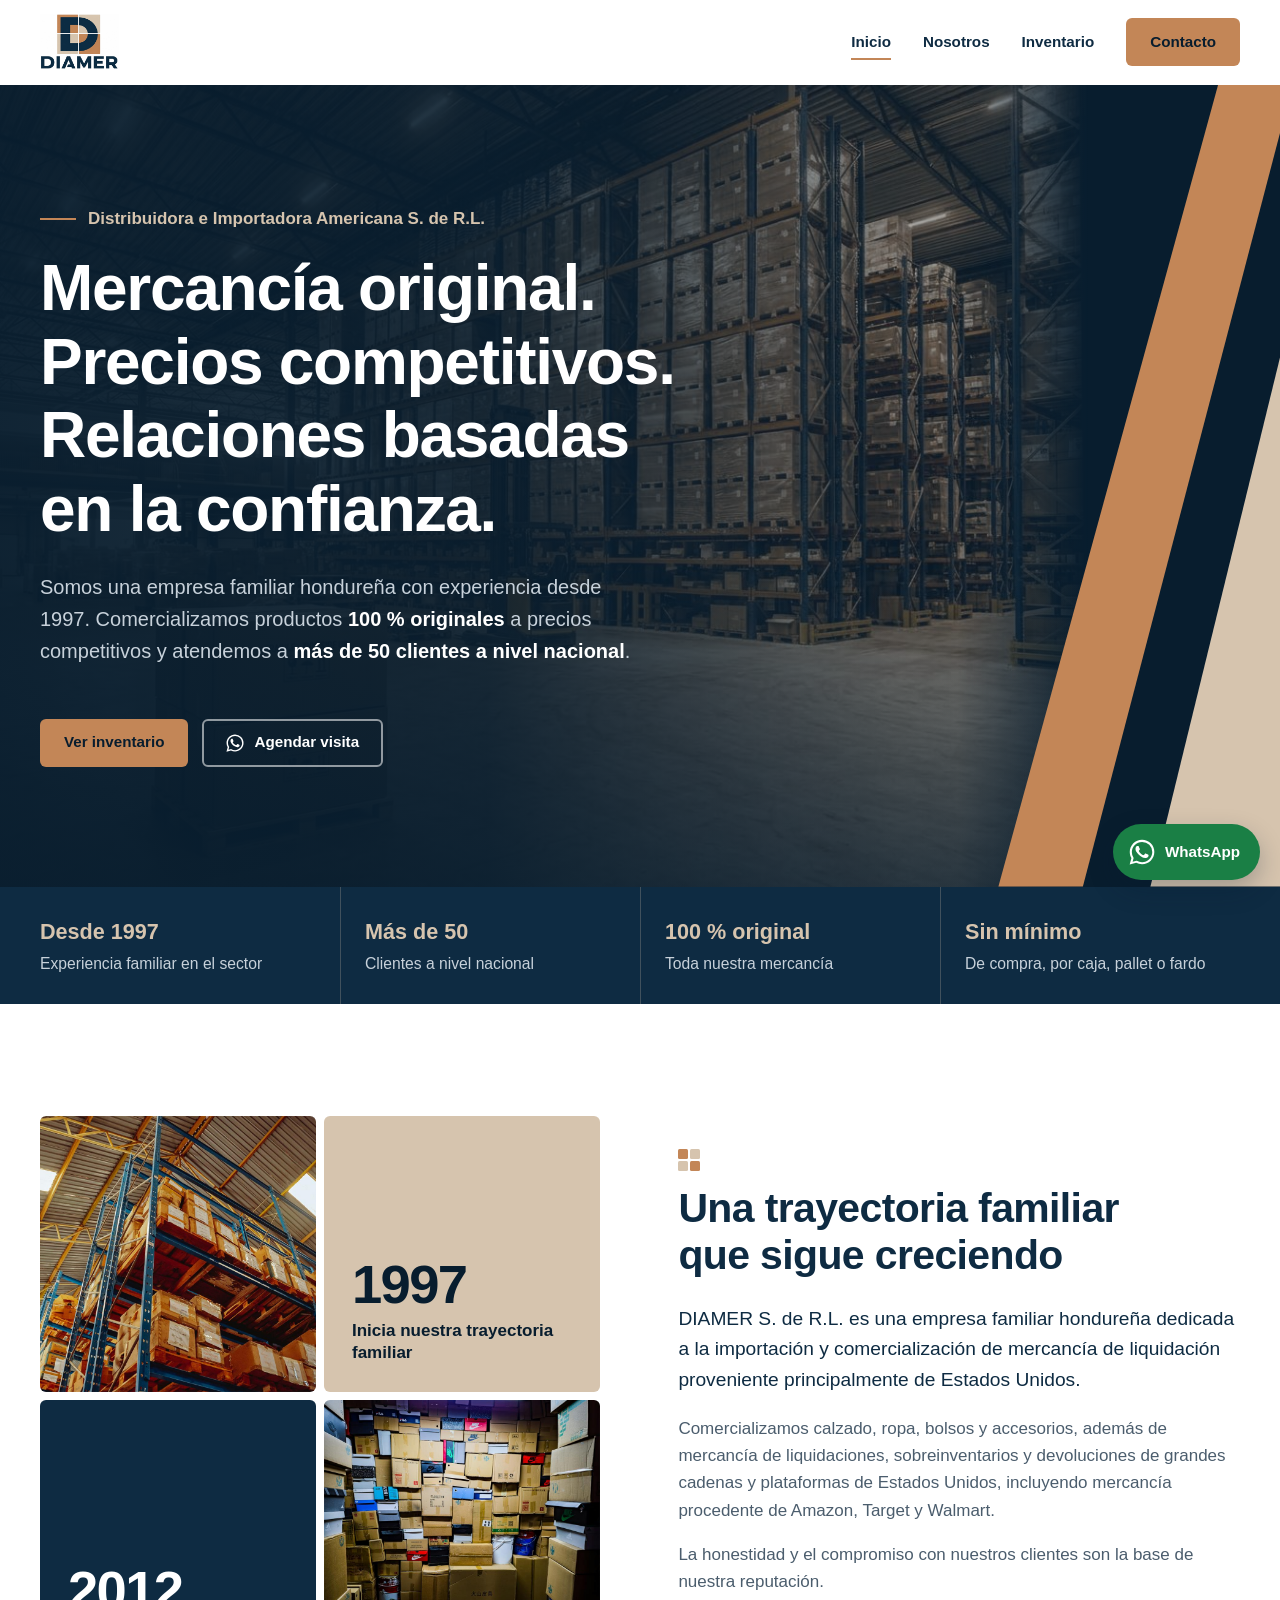
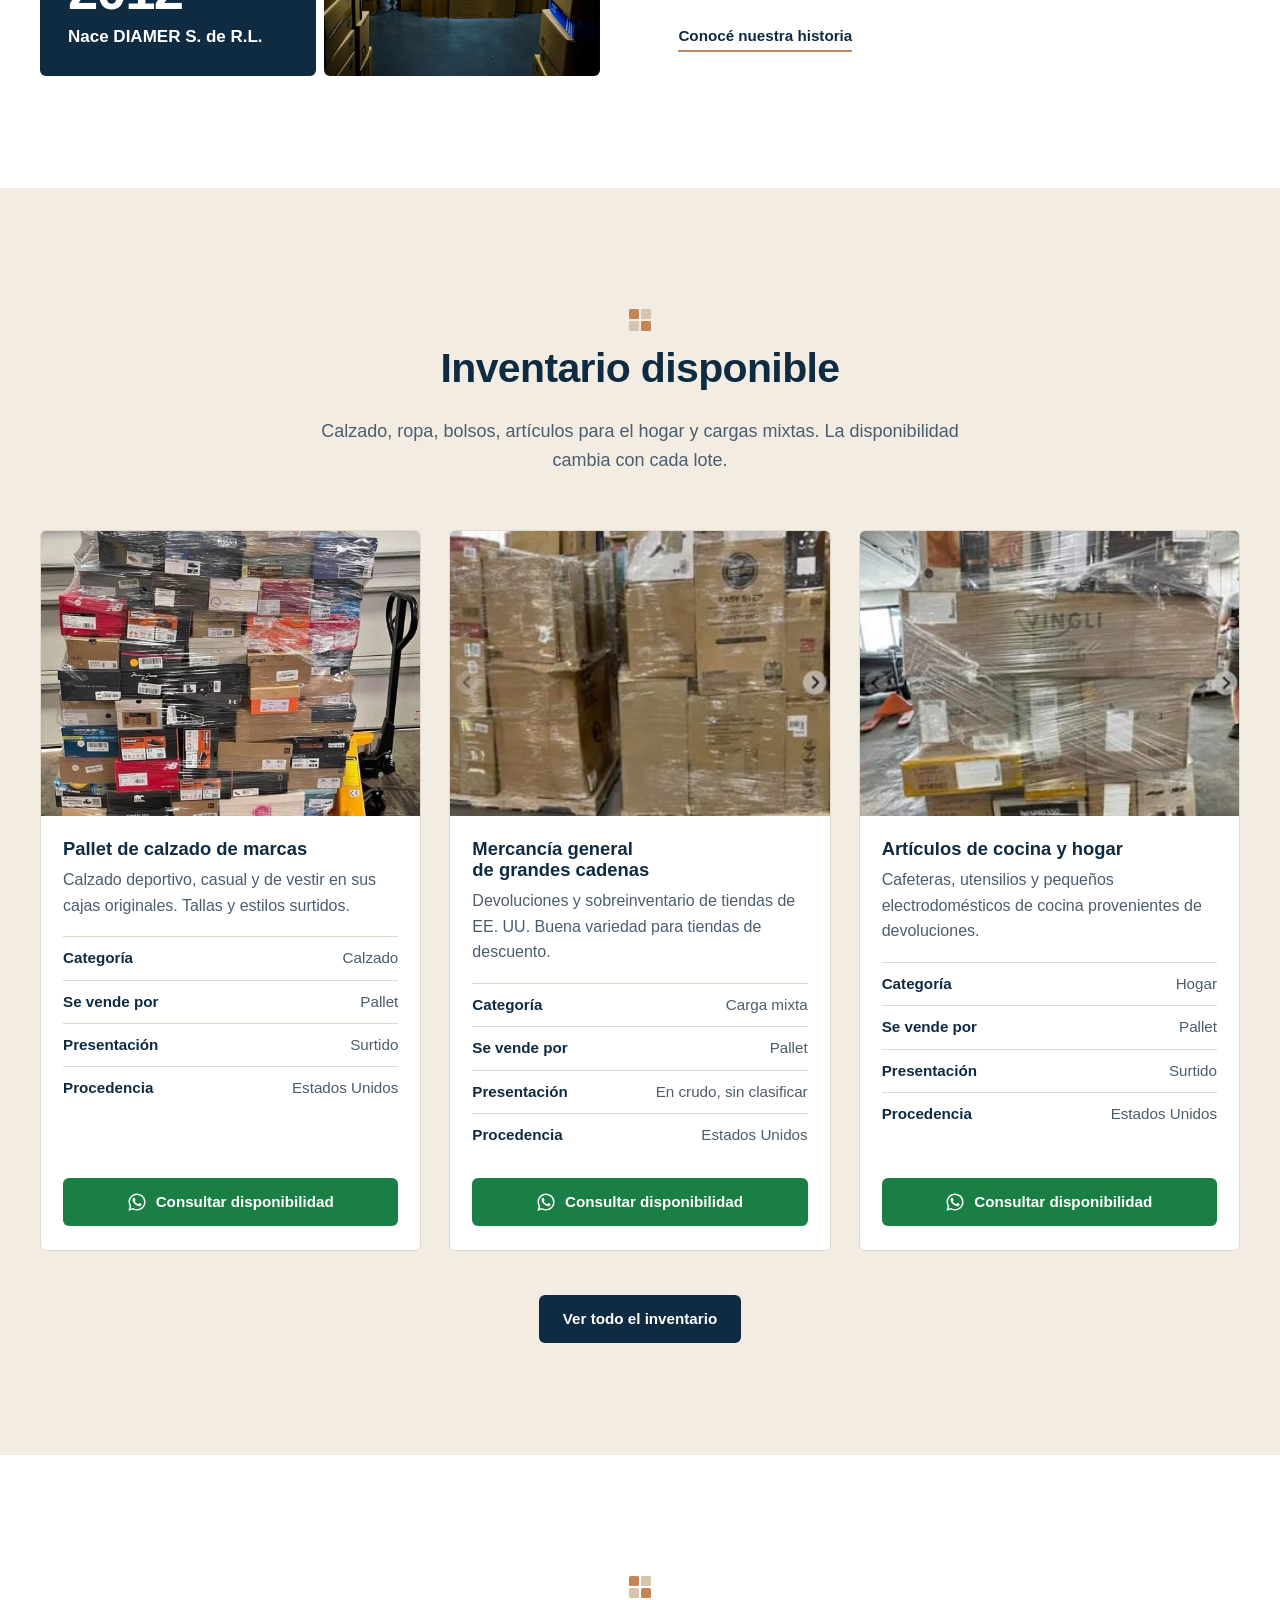
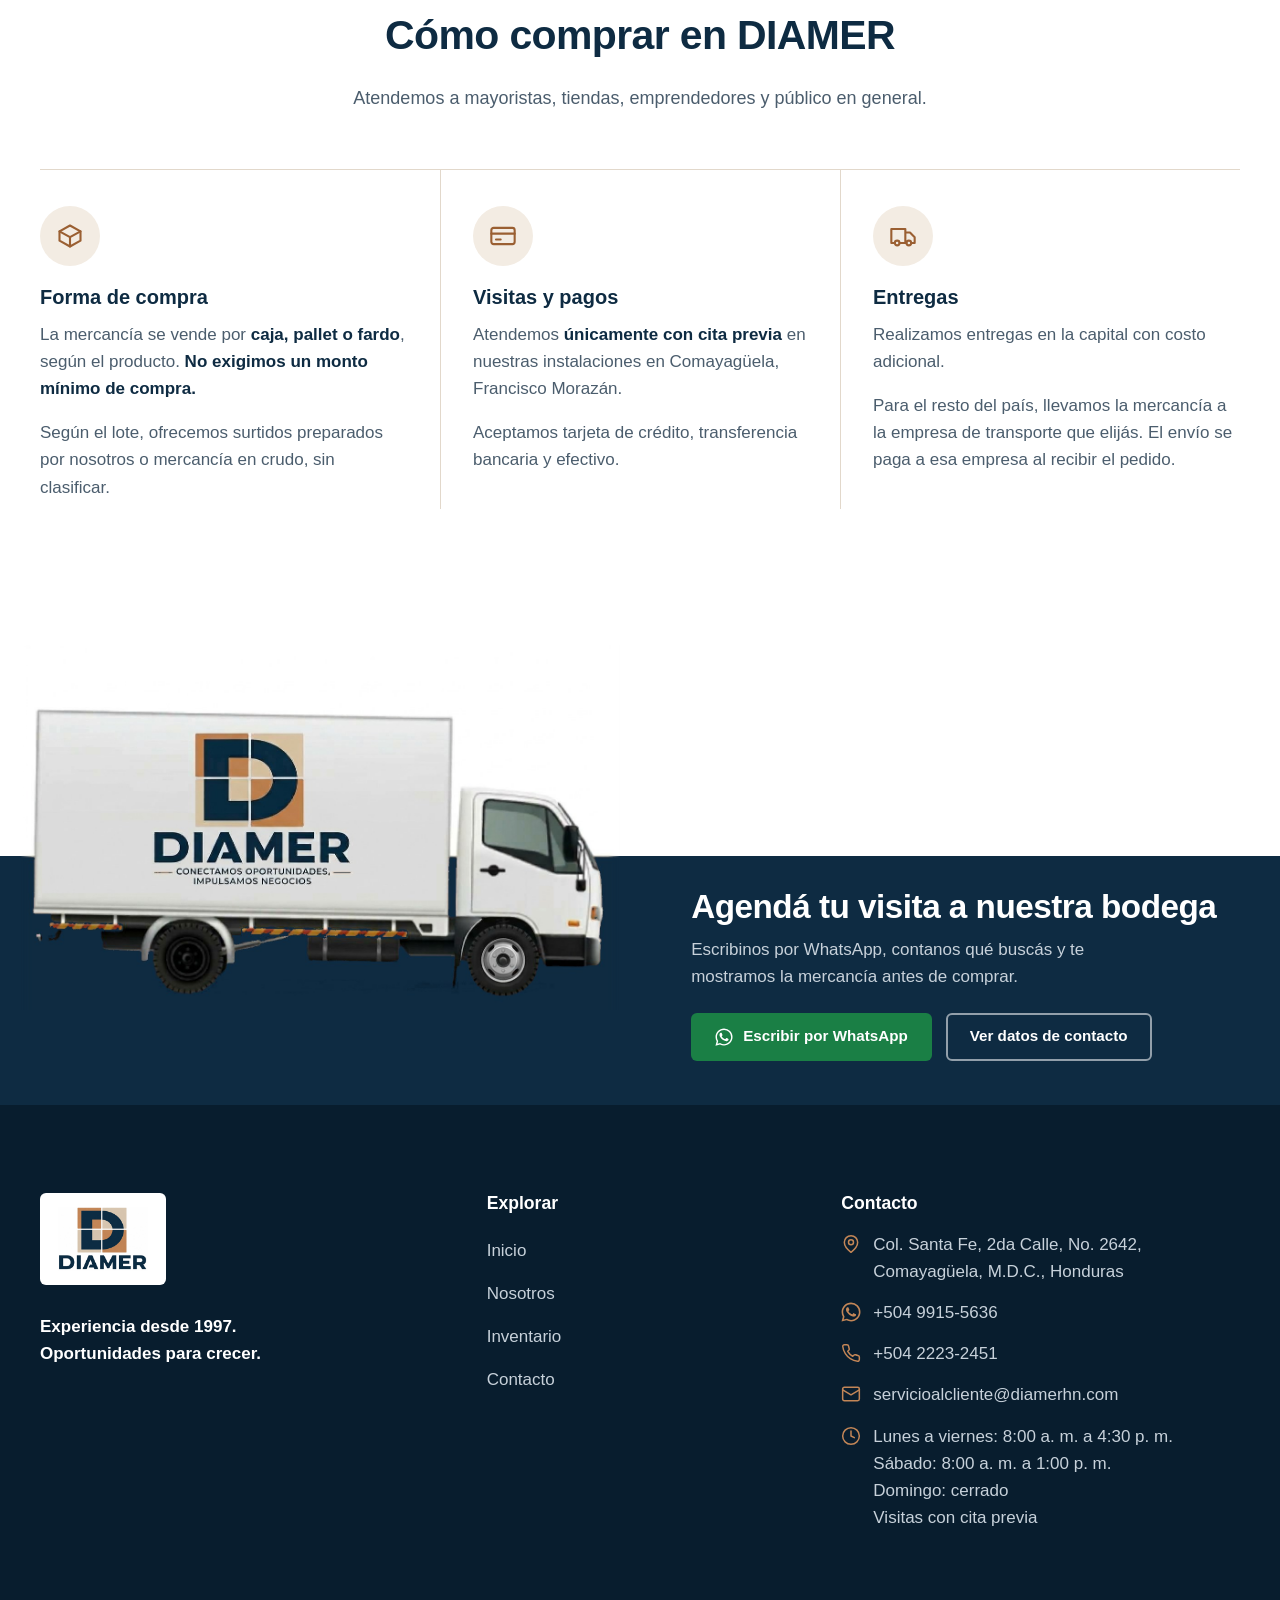
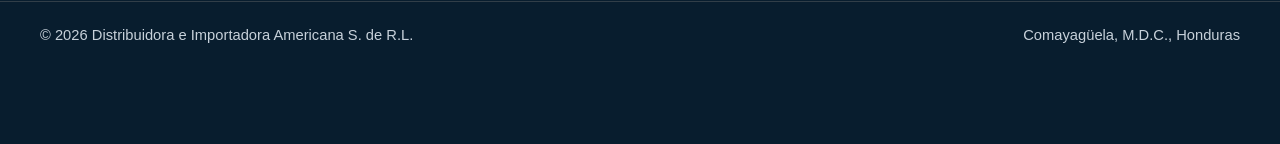
==== index.html @ b5cd0139 "Add files via upload" ====
<!doctype html>
<html lang="es-HN">
<head>
  <meta charset="utf-8">
  <meta name="viewport" content="width=device-width, initial-scale=1">
  <meta http-equiv="Content-Security-Policy" content="default-src 'self'; script-src 'self'; style-src 'self' https://fonts.googleapis.com; font-src https://fonts.gstatic.com; img-src 'self' data:; connect-src https://formspree.io; frame-src https://maps.google.com https://www.google.com; form-action https://formspree.io; base-uri 'self'; object-src 'none'; upgrade-insecure-requests">
  <meta name="referrer" content="strict-origin-when-cross-origin">
  <title>DIAMER S. de R.L. | Mercancía de liquidación de Estados Unidos en Honduras</title>
  <meta name="description" content="Distribuidora e Importadora Americana S. de R.L. Empresa familiar hondureña desde 1997. Calzado, ropa, bolsos y mercancía de liquidación 100 % original. Comayagüela, M.D.C.">
  <link rel="canonical" href="https://diamerhn.com/">
  <meta property="og:type" content="website">
  <meta property="og:locale" content="es_HN">
  <meta property="og:url" content="https://diamerhn.com/">
  <meta property="og:title" content="DIAMER S. de R.L.">
  <meta property="og:description" content="Mercancía original. Precios competitivos. Relaciones basadas en la confianza.">
  <meta property="og:image" content="https://diamerhn.com/assets/img/hero-bodega.jpg">
  <meta name="theme-color" content="#0e2b42">
  <link rel="icon" type="image/png" href="assets/img/favicon.png">
  <link rel="apple-touch-icon" href="assets/img/favicon.png">
  <link rel="preconnect" href="https://fonts.googleapis.com">
  <link rel="preconnect" href="https://fonts.gstatic.com" crossorigin>
  <link href="https://fonts.googleapis.com/css2?family=Montserrat:wght@600;700;800&family=Source+Sans+3:wght@400;600;700&display=swap" rel="stylesheet">
  <link rel="stylesheet" href="assets/css/styles.css">
</head>
<body>
  <!-- Iconos -->
  <svg class="icon-sprite" width="0" height="0" aria-hidden="true" focusable="false">
    <symbol id="i-whatsapp" viewBox="0 0 24 24" fill="currentColor"><path d="M17.47 14.38c-.3-.15-1.76-.87-2.03-.97-.27-.1-.47-.15-.67.15-.2.3-.77.97-.94 1.17-.17.2-.35.22-.65.07-.3-.15-1.26-.46-2.4-1.48-.89-.79-1.49-1.77-1.66-2.07-.17-.3-.02-.46.13-.61.13-.13.3-.35.45-.52.15-.17.2-.3.3-.5.1-.2.05-.37-.02-.52-.08-.15-.67-1.62-.92-2.22-.24-.58-.49-.5-.67-.51h-.57c-.2 0-.52.07-.79.37-.27.3-1.04 1.02-1.04 2.48 0 1.46 1.07 2.88 1.21 3.08.15.2 2.1 3.2 5.08 4.49.71.31 1.26.49 1.69.63.71.23 1.36.2 1.87.12.57-.09 1.76-.72 2.01-1.41.25-.7.25-1.29.17-1.41-.07-.13-.27-.2-.57-.35M12.05 21.5h-.01a9.4 9.4 0 0 1-4.8-1.31l-.34-.2-3.56.93.95-3.47-.22-.36a9.38 9.38 0 0 1-1.44-5.01c0-5.19 4.23-9.41 9.43-9.41a9.36 9.36 0 0 1 9.41 9.42c0 5.2-4.23 9.42-9.42 9.42M20.07 3.98A11.32 11.32 0 0 0 12.05.65C5.8.65.71 5.73.71 11.98c0 2 .52 3.95 1.52 5.66L.62 23.5l6-1.57a11.3 11.3 0 0 0 5.42 1.38h.01c6.25 0 11.34-5.08 11.34-11.33 0-3.03-1.18-5.87-3.32-8.01"/></symbol>
    <symbol id="i-menu" viewBox="0 0 24 24" fill="none" stroke="currentColor" stroke-width="2" stroke-linecap="round"><path d="M4 7h16M4 12h16M4 17h16"/></symbol>
    <symbol id="i-close" viewBox="0 0 24 24" fill="none" stroke="currentColor" stroke-width="2" stroke-linecap="round"><path d="M6 6l12 12M18 6 6 18"/></symbol>
    <symbol id="i-pin" viewBox="0 0 24 24" fill="none" stroke="currentColor" stroke-width="1.8" stroke-linecap="round" stroke-linejoin="round"><path d="M20 10c0 6-8 12-8 12s-8-6-8-12a8 8 0 0 1 16 0Z"/><circle cx="12" cy="10" r="3"/></symbol>
    <symbol id="i-phone" viewBox="0 0 24 24" fill="none" stroke="currentColor" stroke-width="1.8" stroke-linecap="round" stroke-linejoin="round"><path d="M22 16.92v3a2 2 0 0 1-2.18 2 19.8 19.8 0 0 1-8.63-3.07 19.5 19.5 0 0 1-6-6A19.8 19.8 0 0 1 2.12 4.18 2 2 0 0 1 4.11 2h3a2 2 0 0 1 2 1.72c.13.96.36 1.9.7 2.81a2 2 0 0 1-.45 2.11L8.09 9.91a16 16 0 0 0 6 6l1.27-1.27a2 2 0 0 1 2.11-.45c.91.34 1.85.57 2.81.7A2 2 0 0 1 22 16.92Z"/></symbol>
    <symbol id="i-mail" viewBox="0 0 24 24" fill="none" stroke="currentColor" stroke-width="1.8" stroke-linecap="round" stroke-linejoin="round"><rect x="2" y="4" width="20" height="16" rx="2"/><path d="m22 7-10 6L2 7"/></symbol>
    <symbol id="i-clock" viewBox="0 0 24 24" fill="none" stroke="currentColor" stroke-width="1.8" stroke-linecap="round" stroke-linejoin="round"><circle cx="12" cy="12" r="10"/><path d="M12 6v6l4 2"/></symbol>
    <symbol id="i-box" viewBox="0 0 24 24" fill="none" stroke="currentColor" stroke-width="1.8" stroke-linecap="round" stroke-linejoin="round"><path d="M21 8 12 3 3 8v8l9 5 9-5V8Z"/><path d="m3 8 9 5 9-5M12 13v8"/></symbol>
    <symbol id="i-card" viewBox="0 0 24 24" fill="none" stroke="currentColor" stroke-width="1.8" stroke-linecap="round" stroke-linejoin="round"><rect x="2" y="5" width="20" height="14" rx="2"/><path d="M2 10h20M6 15h4"/></symbol>
    <symbol id="i-truck" viewBox="0 0 24 24" fill="none" stroke="currentColor" stroke-width="1.8" stroke-linecap="round" stroke-linejoin="round"><path d="M14 18V6H2v12h2M14 9h4l4 4v5h-2M9 18h6"/><circle cx="7" cy="18" r="2"/><circle cx="17" cy="18" r="2"/></symbol>
    <symbol id="i-facebook" viewBox="0 0 24 24" fill="currentColor"><path d="M24 12.07C24 5.41 18.63 0 12 0S0 5.4 0 12.07C0 18.1 4.39 23.1 10.13 24v-8.44H7.08v-3.49h3.04V9.41c0-3.02 1.8-4.7 4.54-4.7 1.31 0 2.68.24 2.68.24v2.97h-1.5c-1.5 0-1.96.93-1.96 1.89v2.26h3.32l-.53 3.5h-2.8V24C19.62 23.1 24 18.1 24 12.07"/></symbol>
    <symbol id="i-instagram" viewBox="0 0 24 24" fill="none" stroke="currentColor" stroke-width="2" stroke-linecap="round"><rect x="2.5" y="2.5" width="19" height="19" rx="5"/><circle cx="12" cy="12" r="4.2"/><path d="M17.5 6.5h.01"/></symbol>
    <symbol id="i-tiktok" viewBox="0 0 24 24" fill="currentColor"><path d="M19.59 6.69a4.83 4.83 0 0 1-3.77-4.25V2h-3.45v13.67a2.89 2.89 0 0 1-5.2 1.74 2.89 2.89 0 0 1 2.31-4.64c.3 0 .6.05.88.13V9.4a6.84 6.84 0 0 0-1-.05A6.33 6.33 0 0 0 5.8 20.1a6.34 6.34 0 0 0 10.86-4.43v-7a8.16 8.16 0 0 0 4.77 1.52v-3.4a4.85 4.85 0 0 1-1.84-.1Z"/></symbol>
  </svg>

  <a class="skip-link" href="#contenido">Saltar al contenido</a>

  <header class="site-header">
    <div class="container header-inner">
      <a class="brand" href="index.html" aria-label="DIAMER, ir al inicio">
        <img src="assets/img/logo.png" alt="DIAMER" width="600" height="429">
      </a>
      <button class="nav-toggle" type="button" aria-expanded="false" aria-controls="menu-principal" aria-label="Abrir menú">
        <svg class="i-open" aria-hidden="true"><use href="#i-menu"/></svg>
        <svg class="i-close" aria-hidden="true"><use href="#i-close"/></svg>
      </button>
      <nav class="site-nav" id="menu-principal" aria-label="Principal">
        <ul>
          <li><a href="index.html" aria-current="page">Inicio</a></li>
          <li><a href="nosotros.html">Nosotros</a></li>
          <li><a href="inventario.html">Inventario</a></li>
          <li><a class="btn btn-primary nav-cta" href="contacto.html">Contacto</a></li>
        </ul>
      </nav>
    </div>
  </header>

  <main id="contenido">
    <!-- Portada -->
    <section class="hero" aria-labelledby="hero-title">
      <img class="hero-bg" src="assets/img/hero-bodega.jpg" alt="" width="1264" height="843" fetchpriority="high">
      <div class="hero-stripes" aria-hidden="true"><span class="s-copper"></span><span class="s-sand"></span></div>
      <div class="container">
        <div class="hero-inner">
          <p class="hero-kicker">Distribuidora e Importadora Americana S. de R.L.</p>
          <h1 id="hero-title">Mercancía original. Precios competitivos. Relaciones basadas en la confianza.</h1>
          <p class="hero-lead">Somos una empresa familiar hondureña con experiencia desde 1997. Comercializamos productos <strong>100 % originales</strong> a precios competitivos y atendemos a <strong>más de 50 clientes a nivel nacional</strong>.</p>
          <div class="hero-actions">
            <a class="btn btn-primary" href="inventario.html">Ver inventario</a>
            <a class="btn btn-ghost" href="contacto.html" data-wa="Hola DIAMER, quiero agendar una visita a su bodega.">
              <svg aria-hidden="true"><use href="#i-whatsapp"/></svg>Agendar visita
            </a>
          </div>
        </div>
      </div>
    </section>

    <!-- Datos -->
    <section class="facts" aria-label="DIAMER en breve">
      <div class="container">
        <ul>
          <li><strong>Desde 1997</strong><span>Experiencia familiar en el sector</span></li>
          <li><strong>Más de 50</strong><span>Clientes a nivel nacional</span></li>
          <li><strong>100 % original</strong><span>Toda nuestra mercancía</span></li>
          <li><strong>Sin mínimo</strong><span>De compra, por caja, pallet o fardo</span></li>
        </ul>
      </div>
    </section>

    <!-- Quiénes somos -->
    <section class="section" aria-labelledby="nosotros-title">
      <div class="container split">
        <div class="mosaic">
          <img src="assets/img/bodega-estantes.jpg" alt="Estantes de bodega con cajas de mercancía" loading="lazy" width="1600" height="900">
          <div class="tile-sand tile-text"><strong>1997</strong><span>Inicia nuestra trayectoria familiar</span></div>
          <div class="tile-navy tile-text"><strong>2012</strong><span>Nace DIAMER S. de R.L.</span></div>
          <img src="assets/img/bodega-calzado.jpg" alt="Cajas de calzado de marcas reconocidas" loading="lazy" width="900" height="1200">
        </div>
        <div class="prose">
          <span class="tile-mark" aria-hidden="true"><i></i><i></i><i></i><i></i></span>
          <h2 id="nosotros-title">Una trayectoria familiar que sigue creciendo</h2>
          <p class="lead">DIAMER S. de R.L. es una empresa familiar hondureña dedicada a la importación y comercialización de mercancía de liquidación proveniente principalmente de Estados Unidos.</p>
          <p>Comercializamos calzado, ropa, bolsos y accesorios, además de mercancía de liquidaciones, sobreinventarios y devoluciones de grandes cadenas y plataformas de Estados Unidos, incluyendo mercancía procedente de Amazon, Target y Walmart.</p>
          <p>La honestidad y el compromiso con nuestros clientes son la base de nuestra reputación.</p>
          <a class="text-link" href="nosotros.html">Conocé nuestra historia</a>
        </div>
      </div>
    </section>

    <!-- Inventario destacado -->
    <section class="section section--sand" aria-labelledby="inventario-title">
      <div class="container">
        <div class="section-head section-head--center">
          <span class="tile-mark" aria-hidden="true"><i></i><i></i><i></i><i></i></span>
          <h2 id="inventario-title">Inventario disponible</h2>
          <p>Calzado, ropa, bolsos, artículos para el hogar y cargas mixtas. La disponibilidad cambia con cada lote.</p>
        </div>
        <div class="lots" data-lotes="destacados"></div>
        <div class="lots-foot">
          <a class="btn btn-dark" href="inventario.html">Ver todo el inventario</a>
        </div>
      </div>
    </section>

    <!-- Cómo comprar -->
    <section class="section" aria-labelledby="comprar-title">
      <div class="container">
        <div class="section-head section-head--center">
          <span class="tile-mark" aria-hidden="true"><i></i><i></i><i></i><i></i></span>
          <h2 id="comprar-title">Cómo comprar en DIAMER</h2>
          <p>Atendemos a mayoristas, tiendas, emprendedores y público en general.</p>
        </div>
        <ul class="steps">
          <li>
            <span class="icon-badge"><svg aria-hidden="true"><use href="#i-box"/></svg></span>
            <h3>Forma de compra</h3>
            <p>La mercancía se vende por <strong>caja, pallet o fardo</strong>, según el producto. <strong>No exigimos un monto mínimo de compra.</strong></p>
            <p>Según el lote, ofrecemos surtidos preparados por nosotros o mercancía en crudo, sin clasificar.</p>
          </li>
          <li>
            <span class="icon-badge"><svg aria-hidden="true"><use href="#i-card"/></svg></span>
            <h3>Visitas y pagos</h3>
            <p>Atendemos <strong>únicamente con cita previa</strong> en nuestras instalaciones en Comayagüela, Francisco Morazán.</p>
            <p>Aceptamos tarjeta de crédito, transferencia bancaria y efectivo.</p>
          </li>
          <li>
            <span class="icon-badge"><svg aria-hidden="true"><use href="#i-truck"/></svg></span>
            <h3>Entregas</h3>
            <p>Realizamos entregas en la capital con costo adicional.</p>
            <p>Para el resto del país, llevamos la mercancía a la empresa de transporte que elijás. El envío se paga a esa empresa al recibir el pedido.</p>
          </li>
        </ul>
      </div>
    </section>

    <!-- Llamado -->
    <section class="cta-truck" aria-labelledby="cta-title">
      <div class="cta-truck-band">
        <div class="container cta-truck-grid">
          <img class="cta-truck-img" src="assets/img/camion-diamer.jpg" alt="Camión de reparto con el logotipo de DIAMER" loading="lazy" width="1313" height="800">
          <div class="cta-truck-copy">
            <h2 id="cta-title">Agendá tu visita a nuestra bodega</h2>
            <p>Escribinos por WhatsApp, contanos qué buscás y te mostramos la mercancía antes de comprar.</p>
            <div class="hero-actions">
              <a class="btn btn-wa" href="contacto.html" data-wa="Hola DIAMER, quiero agendar una visita a su bodega."><svg aria-hidden="true"><use href="#i-whatsapp"/></svg>Escribir por WhatsApp</a>
              <a class="btn btn-ghost" href="contacto.html">Ver datos de contacto</a>
            </div>
          </div>
        </div>
      </div>
    </section>
  </main>

  <footer class="site-footer">
    <div class="container footer-grid">
      <div>
        <a class="footer-logo" href="index.html" aria-label="DIAMER, ir al inicio"><img src="assets/img/logo.png" alt="DIAMER" width="600" height="429" loading="lazy"></a>
        <p class="footer-tag">Experiencia desde 1997. Oportunidades para crecer.</p>
        <ul class="social-list" aria-label="Redes sociales">
          <li><a data-social="facebook" href="#" target="_blank" rel="noopener" aria-label="Facebook"><svg aria-hidden="true"><use href="#i-facebook"/></svg></a></li>
          <li><a data-social="instagram" href="#" target="_blank" rel="noopener" aria-label="Instagram"><svg aria-hidden="true"><use href="#i-instagram"/></svg></a></li>
          <li><a data-social="tiktok" href="#" target="_blank" rel="noopener" aria-label="TikTok"><svg aria-hidden="true"><use href="#i-tiktok"/></svg></a></li>
        </ul>
      </div>
      <div>
        <h2>Explorar</h2>
        <ul class="footer-links">
          <li><a href="index.html">Inicio</a></li>
          <li><a href="nosotros.html">Nosotros</a></li>
          <li><a href="inventario.html">Inventario</a></li>
          <li><a href="contacto.html">Contacto</a></li>
        </ul>
      </div>
      <div>
        <h2>Contacto</h2>
        <ul class="footer-contact">
          <li><svg aria-hidden="true"><use href="#i-pin"/></svg><span>Col. Santa Fe, 2da Calle, No. 2642, Comayagüela, M.D.C., Honduras</span></li>
          <li data-optional><svg aria-hidden="true"><use href="#i-whatsapp"/></svg><a data-contact="whatsapp" href="#"></a></li>
          <li data-optional><svg aria-hidden="true"><use href="#i-phone"/></svg><a data-contact="telefono" href="#"></a></li>
          <li data-optional><svg aria-hidden="true"><use href="#i-mail"/></svg><a data-contact="email" href="#"></a></li>
          <li><svg aria-hidden="true"><use href="#i-clock"/></svg><span>Lunes a viernes: 8:00&nbsp;a.&nbsp;m. a 4:30&nbsp;p.&nbsp;m.<br>Sábado: 8:00&nbsp;a.&nbsp;m. a 1:00&nbsp;p.&nbsp;m.<br>Domingo: cerrado<br>Visitas con cita previa</span></li>
        </ul>
      </div>
    </div>
    <div class="container footer-bottom">
      <span>© <span id="anio">2026</span> Distribuidora e Importadora Americana S. de R.L.</span>
      <span>Comayagüela, M.D.C., Honduras</span>
    </div>
  </footer>

  <a class="wa-float" href="contacto.html" data-wa aria-label="Escribinos por WhatsApp"><svg aria-hidden="true"><use href="#i-whatsapp"/></svg><span>WhatsApp</span></a>

  <script src="assets/js/config.js"></script>
  <script src="assets/js/main.js"></script>
  <script src="assets/js/inventario.js"></script>
</body>
</html>
---- assets/css/styles.css ----
/* ==========================================================
   DIAMER S. de R.L. — hoja de estilos
   Colores tomados del logotipo.
   ========================================================== */

:root {
  /* Marca */
  --navy: #0e2b42;
  --navy-deep: #081d2e;
  --navy-soft: #1d4161;
  --copper: #c38657;
  --copper-dark: #9a5f32;   /* cobre para texto sobre fondo claro (AA) */
  --sand: #d6c4ae;
  --sand-soft: #f3ece3;
  --white: #ffffff;

  /* Semánticos */
  --bg: var(--white);
  --text: var(--navy);
  --text-muted: #4b5d6d;
  --line: #e2d8cb;
  --on-dark: #ffffff;
  --on-dark-muted: #c7d1da;
  --focus: #e0a374;
  --wa: #1a7f45;      /* verde WhatsApp oscurecido para contraste AA con texto blanco */
  --error: #b42318;
  --ok: #1f7a46;

  /* Tipografía */
  --font-display: "Montserrat", "Segoe UI", Arial, sans-serif;
  --font-body: "Source Sans 3", "Segoe UI", Arial, sans-serif;

  /* Espaciado y forma */
  --radius: 6px;           /* mismo radio que las piezas del logo */
  --gap-tile: 8px;         /* separación entre piezas, como en el logo */
  --container: 1200px;
  --gutter: clamp(20px, 4vw, 40px);
  --section: clamp(64px, 9vw, 112px);
  --header-h: 84px;
}

*,
*::before,
*::after { box-sizing: border-box; }

html { -webkit-text-size-adjust: 100%; scroll-behavior: smooth; scroll-padding-top: calc(var(--header-h) + 16px); }

body {
  margin: 0;
  background: var(--bg);
  color: var(--text);
  font-family: var(--font-body);
  font-size: 1.0625rem;
  line-height: 1.6;
  text-rendering: optimizeLegibility;
}
body.menu-open { overflow: hidden; }

[hidden] { display: none !important; }
img { display: block; max-width: 100%; height: auto; }
a { color: inherit; }
svg { flex-shrink: 0; }

h1, h2, h3, h4 {
  font-family: var(--font-display);
  line-height: 1.15;
  margin: 0 0 0.6em;
  text-wrap: balance;
}
h1 { font-size: clamp(2.25rem, 5vw, 4rem); font-weight: 800; letter-spacing: -0.02em; }
h2 { font-size: clamp(1.75rem, 3.2vw, 2.6rem); font-weight: 800; letter-spacing: -0.015em; }
h3 { font-size: 1.25rem; font-weight: 700; }
p { margin: 0 0 1em; }
p:last-child { margin-bottom: 0; }

:focus-visible {
  outline: 3px solid var(--focus);
  outline-offset: 3px;
  border-radius: 2px;
}

.icon-sprite { position: absolute; width: 0; height: 0; overflow: hidden; }
/* Campo trampa anti-spam: invisible para personas, visible para bots */
.hp-field { position: absolute; left: -9999px; width: 1px; height: 1px; opacity: 0; }
.nav-cta[aria-current="page"] { box-shadow: inset 0 -3px 0 var(--navy); }
.sr-only {
  position: absolute; width: 1px; height: 1px; padding: 0; margin: -1px;
  overflow: hidden; clip: rect(0 0 0 0); white-space: nowrap; border: 0;
}
.skip-link {
  position: absolute; left: 16px; top: -100px; z-index: 1000;
  background: var(--navy); color: var(--white); padding: 12px 18px; border-radius: var(--radius);
  font-weight: 600; text-decoration: none;
}
.skip-link:focus { top: 12px; }

.container {
  width: 100%;
  max-width: calc(var(--container) + var(--gutter) * 2);
  margin-inline: auto;
  padding-inline: var(--gutter);
}

.section { padding-block: var(--section); }
.section--sand { background: var(--sand-soft); }
.section-head { max-width: 680px; margin-bottom: clamp(32px, 5vw, 56px); }
.section-head--center { margin-inline: auto; text-align: center; }
.section-head p { color: var(--text-muted); font-size: 1.125rem; }

/* La pieza: pequeño cuadro de 4 partes del logo, marca los títulos de sección */
.tile-mark {
  display: inline-grid;
  grid-template-columns: 1fr 1fr;
  gap: 2px;
  width: 22px; height: 22px;
  margin-bottom: 14px;
}
.tile-mark i { border-radius: 1.5px; }
.tile-mark i:nth-child(1), .tile-mark i:nth-child(4) { background: var(--copper); }
.tile-mark i:nth-child(2), .tile-mark i:nth-child(3) { background: var(--sand); }
.section-head--center .tile-mark { margin-inline: auto; }

/* ---------- Botones ---------- */
.btn {
  display: inline-flex; align-items: center; justify-content: center; gap: 10px;
  min-height: 48px;
  padding: 12px 22px;
  border: 2px solid transparent;
  border-radius: var(--radius);
  font-family: var(--font-display);
  font-size: 0.95rem;
  font-weight: 700;
  line-height: 1.2;
  text-decoration: none;
  cursor: pointer;
  touch-action: manipulation;
  transition: background-color .18s ease, color .18s ease, border-color .18s ease;
}
.btn svg { width: 18px; height: 18px; }
.btn-primary { background: var(--copper); color: var(--navy-deep); }
.btn-primary:hover { background: #d29a6d; }
.btn-dark { background: var(--navy); color: var(--white); }
.btn-dark:hover { background: var(--navy-soft); }
.btn-ghost { border-color: rgba(255,255,255,.55); color: var(--white); }
.btn-ghost:hover { border-color: var(--white); background: rgba(255,255,255,.08); }
.btn-outline { border-color: var(--navy); color: var(--navy); }
.btn-outline:hover { background: var(--navy); color: var(--white); }
.btn-wa { background: var(--wa); color: var(--white); }
.btn-wa:hover { background: #156a39; }
.btn[disabled] { opacity: .5; cursor: not-allowed; }

.text-link {
  display: inline-flex; align-items: center; gap: 8px;
  font-family: var(--font-display); font-weight: 700; font-size: .95rem;
  color: var(--navy); text-decoration: none;
  border-bottom: 2px solid var(--copper);
  padding-bottom: 2px;
}
.text-link:hover { color: var(--copper-dark); }

/* ==========================================================
   Cabecera
   ========================================================== */
.site-header {
  position: sticky; top: 0; z-index: 100;
  background: var(--white);
  border-bottom: 1px solid transparent;
  transition: border-color .2s ease, box-shadow .2s ease;
}
.site-header.is-scrolled { border-color: var(--line); box-shadow: 0 6px 20px rgba(8, 29, 46, .06); }
.header-inner {
  display: flex; align-items: center; justify-content: space-between; gap: 24px;
  height: var(--header-h);
}
.brand { display: flex; align-items: center; text-decoration: none; }
.brand img { height: 56px; width: auto; }

.site-nav ul {
  display: flex; align-items: center; gap: 4px;
  list-style: none; margin: 0; padding: 0;
}
.site-nav a:not(.btn) {
  display: inline-block;
  padding: 10px 14px;
  font-family: var(--font-display);
  font-weight: 600;
  font-size: .95rem;
  text-decoration: none;
  color: var(--navy);
  position: relative;
}
.site-nav a:not(.btn)::after {
  content: ""; position: absolute; left: 14px; right: 14px; bottom: 4px; height: 2px;
  background: var(--copper); transform: scaleX(0); transform-origin: left;
  transition: transform .2s ease;
}
.site-nav a:not(.btn):hover::after,
.site-nav a[aria-current="page"]::after { transform: scaleX(1); }
.site-nav .nav-cta { margin-left: 14px; }

.nav-toggle {
  display: none;
  width: 48px; height: 48px;
  align-items: center; justify-content: center;
  background: none; border: 0; color: var(--navy); cursor: pointer; border-radius: var(--radius);
}
.nav-toggle svg { width: 28px; height: 28px; }
.nav-toggle .i-close { display: none; }
.nav-toggle[aria-expanded="true"] .i-open { display: none; }
.nav-toggle[aria-expanded="true"] .i-close { display: block; }

@media (max-width: 900px) {
  :root { --header-h: 72px; }
  .brand img { height: 46px; }
  .nav-toggle { display: inline-flex; }
  .site-nav {
    position: fixed; inset: var(--header-h) 0 0 0;
    background: var(--white);
    padding: 24px var(--gutter) 40px;
    transform: translateX(100%);
    visibility: hidden;
    transition: transform .25s ease, visibility 0s linear .25s;
    overflow-y: auto;
  }
  .site-nav.is-open { transform: none; visibility: visible; transition: transform .25s ease; }
  .site-nav ul { flex-direction: column; align-items: stretch; gap: 0; }
  .site-nav li { border-bottom: 1px solid var(--line); }
  .site-nav li:last-child { border: 0; }
  .site-nav a:not(.btn) { display: block; padding: 18px 0; font-size: 1.15rem; }
  .site-nav a:not(.btn)::after { left: 0; right: auto; width: 32px; bottom: 10px; }
  .site-nav .nav-cta { margin: 24px 0 0; width: 100%; }
}

/* ==========================================================
   Portada (hero) — camión con franjas de color de la marca
   ========================================================== */
.hero {
  position: relative;
  overflow: hidden;
  background: var(--navy-deep);
  color: var(--on-dark);
  isolation: isolate;
}
.hero-bg {
  position: absolute; inset: 0; z-index: -2;
  width: 100%; height: 100%; object-fit: cover; object-position: 60% center;
}
/* En la portada el camión se corre a la izquierda para dejar sitio a las franjas */
.hero > .hero-bg {
  width: calc(100% - min(15vw, 220px));
  object-position: right center;
  -webkit-mask-image: linear-gradient(90deg, #000 88%, transparent);
          mask-image: linear-gradient(90deg, #000 88%, transparent);
}
.hero::before {
  content: ""; position: absolute; inset: 0; z-index: -1;
  background:
    linear-gradient(90deg, rgba(8,29,46,.96) 0%, rgba(8,29,46,.88) 38%, rgba(8,29,46,.35) 70%, rgba(8,29,46,.15) 100%),
    linear-gradient(0deg, rgba(8,29,46,.7) 0%, rgba(8,29,46,0) 40%);
}
/* Franjas diagonales cobre y arena (inspiradas en la referencia) */
.hero-stripes {
  position: absolute; z-index: -1; top: 0; bottom: 0; right: 0;
  width: min(22vw, 320px);
  pointer-events: none;
}
.hero-stripes span { position: absolute; inset: 0; }
.hero-stripes .s-copper {
  background: var(--copper);
  clip-path: polygon(78% 0, 100% 0, 100% 6%, 30% 100%, 0 100%);
}
.hero-stripes .s-sand {
  background: var(--sand);
  clip-path: polygon(100% 34%, 100% 100%, 54% 100%);
}
.hero-inner {
  display: flex; flex-direction: column; justify-content: center;
  min-height: min(82vh, 720px);
  padding-block: clamp(72px, 10vw, 120px);
  max-width: 720px;
}
.hero-kicker {
  display: flex; align-items: center; gap: 12px;
  font-weight: 600; color: var(--sand); margin-bottom: 20px;
}
.hero-kicker::before { content: ""; width: 36px; height: 2px; background: var(--copper); }
.hero h1 { color: var(--white); margin-bottom: 24px; }
.hero-lead { font-size: clamp(1.1rem, 1.6vw, 1.25rem); color: var(--on-dark-muted); max-width: 600px; }
.hero-lead strong { color: var(--white); font-weight: 600; }
.hero-actions { display: flex; flex-wrap: wrap; gap: 14px; margin-top: 32px; }

/* Entrada única al cargar la página */
@media (prefers-reduced-motion: no-preference) {
  .hero-stripes .s-copper { animation: stripe-in .9s cubic-bezier(.2,.8,.2,1) both .1s; }
  .hero-stripes .s-sand { animation: stripe-in .9s cubic-bezier(.2,.8,.2,1) both .25s; }
  .hero-inner > * { animation: rise .7s cubic-bezier(.2,.8,.2,1) both; }
  .hero-inner > :nth-child(2) { animation-delay: .08s; }
  .hero-inner > :nth-child(3) { animation-delay: .16s; }
  .hero-inner > :nth-child(4) { animation-delay: .24s; }
}
@keyframes stripe-in { from { transform: translateX(105%); } to { transform: none; } }
@keyframes rise { from { opacity: 0; transform: translateY(18px); } to { opacity: 1; transform: none; } }

@media (max-width: 760px) {
  /* En móvil las franjas pasan a una esquina inferior para no tapar el texto */
  .hero-stripes, .page-hero .hero-stripes { top: auto; height: 72px; width: 46vw; }
  .hero-inner, .page-hero-inner { padding-bottom: 104px; }
  .hero > .hero-bg { width: 100%; object-position: 70% center; -webkit-mask-image: none; mask-image: none; }
  .hero::before { background: linear-gradient(90deg, rgba(8,29,46,.95) 0%, rgba(8,29,46,.8) 70%, rgba(8,29,46,.55) 100%); }
  .hero-inner { min-height: 0; }
}

/* Encabezado de páginas internas */
.page-hero { position: relative; overflow: hidden; background: var(--navy-deep); color: var(--on-dark); isolation: isolate; }
.page-hero .hero-bg { object-position: center; }
.page-hero::before {
  content: ""; position: absolute; inset: 0; z-index: -1;
  background: linear-gradient(90deg, rgba(8,29,46,.95) 0%, rgba(8,29,46,.82) 50%, rgba(8,29,46,.5) 100%);
}
.page-hero .hero-stripes { width: min(26vw, 320px); }
.page-hero-inner { padding-block: clamp(64px, 9vw, 104px); max-width: 720px; }
.page-hero h1 { color: var(--white); font-size: clamp(2.1rem, 4.4vw, 3.4rem); margin-bottom: 16px; }
.page-hero p { color: var(--on-dark-muted); font-size: 1.15rem; max-width: 580px; }
.breadcrumb { margin-bottom: 18px; font-size: .95rem; color: var(--sand); }
.breadcrumb ol { display: flex; flex-wrap: wrap; gap: 8px; list-style: none; margin: 0; padding: 0; }
.breadcrumb li + li::before { content: "/"; margin-right: 8px; color: var(--on-dark-muted); }
.breadcrumb a { color: var(--on-dark-muted); text-decoration: none; }
.breadcrumb a:hover { color: var(--white); text-decoration: underline; }

/* ==========================================================
   Franja de datos
   ========================================================== */
.facts { background: var(--navy); color: var(--on-dark); }
.facts ul {
  display: grid; grid-template-columns: repeat(4, 1fr);
  list-style: none; margin: 0; padding: 0;
}
.facts li {
  padding: 28px 24px;
  border-left: 1px solid rgba(214,196,174,.25);
  display: flex; flex-direction: column; gap: 2px;
}
.facts li:first-child { border-left: 0; padding-left: 0; }
.facts strong { font-family: var(--font-display); font-size: 1.35rem; font-weight: 800; color: var(--sand); }
.facts span { color: var(--on-dark-muted); font-size: .98rem; }
@media (max-width: 900px) {
  .facts ul { grid-template-columns: 1fr 1fr; }
  .facts li { padding: 22px 16px; }
  .facts li:nth-child(odd) { border-left: 0; padding-left: 0; }
  .facts li:nth-child(n+3) { border-top: 1px solid rgba(214,196,174,.25); }
}

/* ==========================================================
   Mosaico de 4 piezas (eco del logo)
   ========================================================== */
.split {
  display: grid; grid-template-columns: 1fr 1fr; gap: clamp(40px, 6vw, 88px);
  align-items: center;
}
.split--reverse > :first-child { order: 2; }
@media (max-width: 900px) {
  .split { grid-template-columns: 1fr; }
  .split--reverse > :first-child { order: 0; }
}

.mosaic {
  display: grid;
  grid-template-columns: 1fr 1fr;
  grid-template-rows: 1fr 1fr;
  gap: var(--gap-tile);
  aspect-ratio: 1;
  max-width: 560px;
}
.mosaic > * { border-radius: var(--radius); overflow: hidden; min-height: 0; }
.mosaic img { width: 100%; height: 100%; object-fit: cover; }
.tile-copper { background: var(--copper); color: var(--navy-deep); }
.tile-sand { background: var(--sand); color: var(--navy-deep); }
.tile-navy { background: var(--navy); color: var(--white); }
.tile-text {
  display: flex; flex-direction: column; justify-content: flex-end;
  padding: clamp(16px, 2.4vw, 28px);
}
.tile-text strong {
  font-family: var(--font-display); font-weight: 800;
  font-size: clamp(2rem, 4.4vw, 3.4rem); line-height: 1; letter-spacing: -0.03em;
}
.tile-text span { font-weight: 600; margin-top: 8px; line-height: 1.3; }
@media (max-width: 480px) {
  .tile-text { padding: 12px; }
  .tile-text strong { font-size: 1.6rem; }
  .tile-text span { font-size: .85rem; margin-top: 4px; }
  .facts strong { font-size: 1.1rem; }
  .facts span { font-size: .92rem; }
}

.prose p { color: var(--text-muted); }
.prose p.lead { color: var(--text); font-size: 1.2rem; }
.prose .text-link { margin-top: 12px; }

/* ==========================================================
   Lotes de inventario
   ========================================================== */
.lots {
  display: grid;
  grid-template-columns: repeat(auto-fill, minmax(min(100%, 320px), 1fr));
  gap: 28px;
}
.lot {
  display: flex; flex-direction: column;
  background: var(--white);
  border: 1px solid var(--line);
  border-radius: var(--radius);
  overflow: hidden;
}
.lot[hidden] { display: none; }
.lot-media { aspect-ratio: 4 / 3; background: var(--sand-soft); overflow: hidden; }
.lot-media img { width: 100%; height: 100%; object-fit: cover; }
.lot-body { display: flex; flex-direction: column; flex: 1; padding: 22px 22px 24px; }
.lot-title { font-size: 1.15rem; margin-bottom: 8px; }
.lot-desc { color: var(--text-muted); font-size: 1rem; margin-bottom: 18px; }
.lot-specs { margin: 0 0 22px; font-size: .95rem; }
.lot-specs div {
  display: flex; justify-content: space-between; gap: 16px;
  padding: 9px 0; border-top: 1px solid var(--line);
}
.lot-specs dt { font-weight: 700; color: var(--navy); }
.lot-specs dd { margin: 0; text-align: right; color: var(--text-muted); }
.lot-cta { margin-top: auto; width: 100%; }

.lots-foot { margin-top: 44px; text-align: center; }

.filters-bar {
  display: flex; flex-wrap: wrap; align-items: center; justify-content: space-between; gap: 16px;
  margin-bottom: 32px;
}
.filters { display: flex; flex-wrap: wrap; gap: 10px; }
.filters button {
  min-height: 44px; padding: 8px 18px;
  font: 600 .95rem var(--font-display);
  color: var(--navy); background: var(--white);
  border: 1.5px solid var(--line); border-radius: 999px; cursor: pointer;
  transition: background-color .15s ease, border-color .15s ease, color .15s ease;
}
.filters button:hover { border-color: var(--navy); }
.filters button[aria-pressed="true"] { background: var(--navy); border-color: var(--navy); color: var(--white); }
.lots-count { color: var(--text-muted); margin: 0; font-weight: 600; }
.lots-empty { padding: 40px; text-align: center; border: 1.5px dashed var(--line); border-radius: var(--radius); }

.notice {
  display: flex; gap: 14px; align-items: flex-start;
  margin-top: 40px; padding: 20px 22px;
  background: var(--sand-soft); border-left: 4px solid var(--copper); border-radius: 0 var(--radius) var(--radius) 0;
}
.notice svg { width: 22px; height: 22px; color: var(--copper-dark); margin-top: 2px; }
.notice p { margin: 0; }

/* ==========================================================
   Cómo comprar (columnas con iconos)
   ========================================================== */
.steps {
  display: grid; grid-template-columns: repeat(3, 1fr);
  list-style: none; margin: 0; padding: 0;
  border-top: 1px solid var(--line);
}
.steps > li { padding: 36px 32px 8px; border-left: 1px solid var(--line); }
.steps > li:first-child { border-left: 0; padding-left: 0; }
.steps > li:last-child { padding-right: 0; }
.icon-badge {
  display: inline-flex; align-items: center; justify-content: center;
  width: 60px; height: 60px; border-radius: 50%;
  background: var(--sand-soft); color: var(--copper-dark); margin-bottom: 20px;
}
.section--sand .icon-badge { background: var(--white); }
.icon-badge svg { width: 28px; height: 28px; }
.steps p { color: var(--text-muted); }
.steps strong { color: var(--navy); }
@media (max-width: 900px) {
  .steps { grid-template-columns: 1fr; }
  .steps > li { padding: 28px 0; border-left: 0; border-top: 1px solid var(--line); }
  .steps > li:first-child { border-top: 0; }
}

/* ==========================================================
   Categorías
   ========================================================== */
.categories {
  display: grid; grid-template-columns: repeat(4, 1fr); gap: var(--gap-tile);
  list-style: none; margin: 0; padding: 0;
}
.categories li {
  display: flex; flex-direction: column;
  padding: 28px 24px 30px;
  border-radius: var(--radius);
  min-height: 260px;
}
.categories li:nth-child(1) { background: var(--navy); color: var(--white); }
.categories li:nth-child(2) { background: var(--copper); color: var(--navy-deep); }
.categories li:nth-child(3) { background: var(--sand); color: var(--navy-deep); }
.categories li:nth-child(4) { background: var(--navy-soft); color: var(--white); }
.categories svg { width: 34px; height: 34px; }
.categories h3 { margin: 56px 0 8px; font-size: 1.3rem; }
.categories p { margin: 0; font-size: 1rem; opacity: .92; }
@media (max-width: 1000px) { .categories { grid-template-columns: 1fr 1fr; } }
@media (max-width: 560px) {
  .categories { grid-template-columns: 1fr; }
  .categories li { min-height: 0; }
  .categories h3 { margin-top: 24px; }
}

/* ==========================================================
   Línea de tiempo
   ========================================================== */
.timeline { list-style: none; margin: 0; padding: 0; position: relative; }
.timeline::before {
  content: ""; position: absolute; left: 11px; top: 8px; bottom: 8px; width: 2px; background: var(--line);
}
.timeline li { position: relative; padding: 0 0 36px 52px; }
.timeline li:last-child { padding-bottom: 0; }
.timeline li::before {
  content: ""; position: absolute; left: 0; top: 6px;
  width: 24px; height: 24px; border-radius: 4px;
  background: var(--copper); box-shadow: 0 0 0 5px var(--white);
}
.section--sand .timeline li::before { box-shadow: 0 0 0 5px var(--sand-soft); }
.timeline li:last-child::before { background: var(--navy); }
.timeline .year {
  display: block; font-family: var(--font-display); font-weight: 800;
  font-size: 1.6rem; line-height: 1.2; color: var(--navy); margin-bottom: 6px;
}
.timeline p { color: var(--text-muted); max-width: 560px; }

/* Valores */
.values { display: grid; grid-template-columns: 1fr 1fr; gap: 40px; margin-top: 40px; }
.values h3 { display: flex; align-items: center; gap: 12px; }
.values h3 svg { width: 24px; height: 24px; color: var(--copper-dark); }
.values p { color: var(--text-muted); }
@media (max-width: 640px) { .values { grid-template-columns: 1fr; gap: 28px; } }

/* Cita destacada */
.pull {
  margin: 0;
  padding: clamp(32px, 5vw, 56px);
  background: var(--navy);
  color: var(--white);
  border-radius: var(--radius);
  position: relative;
}
.pull p {
  font-family: var(--font-display); font-weight: 700;
  font-size: clamp(1.35rem, 2.6vw, 1.9rem); line-height: 1.3;
  max-width: 30ch;
}
.pull footer { margin-top: 20px; color: var(--sand); font-weight: 600; }

/* ==========================================================
   Llamado con el camión DIAMER
   El fondo del camión pasa de blanco a azul al 57.7 % de su altura;
   la franja azul empieza exactamente en esa línea.
   ========================================================== */
.cta-truck {
  --tw: min(600px, 52vw);
  background: var(--white);
  padding-top: calc(var(--tw) * 0.3517 + 24px);
}
.cta-truck-band { background: var(--navy); color: var(--on-dark); }
.cta-truck-grid {
  display: grid;
  grid-template-columns: var(--tw) 1fr;
  gap: clamp(24px, 4vw, 56px);
  min-height: calc(var(--tw) * 0.2575);
}
.cta-truck-img {
  width: var(--tw);
  max-width: none;
  margin-top: calc(var(--tw) * -0.3517);
  margin-left: calc(var(--gutter) * -0.5);
  align-self: start;
  -webkit-mask-image: linear-gradient(90deg, transparent 0, #000 2%, #000 98%, transparent);
          mask-image: linear-gradient(90deg, transparent 0, #000 2%, #000 98%, transparent);
}
.cta-truck-copy { padding-block: 32px 44px; align-self: center; }
.cta-truck-copy h2 { color: var(--white); font-size: clamp(1.5rem, 2.6vw, 2.1rem); margin-bottom: 10px; }
.cta-truck-copy p { color: var(--on-dark-muted); max-width: 46ch; }
.cta-truck-copy .hero-actions { margin-top: 22px; }
@media (max-width: 820px) {
  .cta-truck { --tw: min(560px, calc(100vw - var(--gutter) * 2)); }
  .cta-truck-grid { grid-template-columns: 1fr; gap: 0; }
  .cta-truck-img { margin-left: 0; }
  .cta-truck-copy { padding-block: 8px 48px; }
}

/* ==========================================================
   Contacto
   ========================================================== */
.contact-grid { display: grid; grid-template-columns: 5fr 7fr; gap: clamp(40px, 6vw, 80px); align-items: start; }
@media (max-width: 960px) { .contact-grid { grid-template-columns: 1fr; } }

.contact-list { list-style: none; margin: 0 0 32px; padding: 0; }
.contact-list li { display: flex; gap: 16px; padding: 18px 0; border-top: 1px solid var(--line); }
.contact-list li:first-child { border-top: 0; padding-top: 0; }
.contact-list .icon-badge { width: 48px; height: 48px; margin: 0; }
.contact-list .icon-badge svg { width: 22px; height: 22px; }
.contact-list h3 { font-size: 1rem; margin: 0 0 2px; }
.contact-list p, .contact-list a { color: var(--text-muted); margin: 0; }
.contact-list a { text-decoration: underline; text-underline-offset: 3px; }
.contact-list a:hover { color: var(--navy); }

.contact-list p.note { margin-top: 6px; font-size: .95rem; font-weight: 600; color: var(--copper-dark); }

.form-card {
  background: var(--white);
  border: 1px solid var(--line);
  border-top: 4px solid var(--copper);
  border-radius: var(--radius);
  padding: clamp(24px, 4vw, 44px);
}
.form-card h2 { font-size: clamp(1.5rem, 2.4vw, 2rem); }
.form-intro { color: var(--text-muted); margin-bottom: 28px; }
.form-row { display: grid; grid-template-columns: 1fr 1fr; gap: 0 20px; }
@media (max-width: 600px) { .form-row { grid-template-columns: 1fr; } }
.field { margin-bottom: 20px; }
.field label { display: block; font-weight: 700; margin-bottom: 6px; font-size: .98rem; }
.field .req { color: var(--copper-dark); }
.field .hint { font-weight: 400; color: var(--text-muted); }
.field input, .field select, .field textarea {
  width: 100%;
  min-height: 50px;
  padding: 12px 14px;
  font: inherit; font-size: 1rem;
  color: var(--navy);
  background: var(--white);
  border: 1.5px solid #c9bcad;
  border-radius: var(--radius);
  transition: border-color .15s ease, box-shadow .15s ease;
}
.field textarea { min-height: 140px; resize: vertical; }
.field select {
  appearance: none;
  background-image: url("data:image/svg+xml,%3Csvg xmlns='http://www.w3.org/2000/svg' width='14' height='14' viewBox='0 0 24 24' fill='none' stroke='%230e2b42' stroke-width='2.5'%3E%3Cpath d='m6 9 6 6 6-6'/%3E%3C/svg%3E");
  background-repeat: no-repeat; background-position: right 14px center;
  padding-right: 40px;
}
.field input:focus, .field select:focus, .field textarea:focus {
  outline: none; border-color: var(--navy); box-shadow: 0 0 0 3px rgba(195,134,87,.35);
}
.field [aria-invalid="true"] { border-color: var(--error); }
.field-error { display: block; color: var(--error); font-size: .92rem; margin-top: 6px; min-height: 0; }
.field-error:empty { display: none; }
.form-actions { display: flex; flex-wrap: wrap; align-items: center; gap: 14px; margin-top: 8px; }
.form-actions .hint { color: var(--text-muted); font-size: .95rem; }
.form-intro a { color: var(--navy); font-weight: 600; }
.form-status { margin-top: 18px; padding: 0; font-weight: 600; }
.form-status:empty { display: none; }
.form-status.is-ok { color: var(--ok); padding: 14px 16px; background: #e9f5ee; border-radius: var(--radius); }
.form-status.is-error { color: var(--error); padding: 14px 16px; background: #fdecea; border-radius: var(--radius); }
.form-status a { color: inherit; }

.map {
  margin-top: 8px; border-radius: var(--radius); overflow: hidden;
  border: 1px solid var(--line); aspect-ratio: 16 / 10; background: var(--sand-soft);
}
.map iframe { width: 100%; height: 100%; border: 0; display: block; }

/* Preguntas frecuentes */
.faq { max-width: 860px; margin-inline: auto; }
.faq details { border-top: 1px solid var(--line); }
.faq details:last-child { border-bottom: 1px solid var(--line); }
.faq summary {
  display: flex; justify-content: space-between; align-items: center; gap: 20px;
  padding: 22px 0;
  font-family: var(--font-display); font-weight: 700; font-size: 1.1rem;
  cursor: pointer; list-style: none;
}
.faq summary::-webkit-details-marker { display: none; }
.faq summary::after {
  content: ""; flex-shrink: 0; width: 28px; height: 28px; border-radius: 50%;
  background: var(--sand-soft) url("data:image/svg+xml,%3Csvg xmlns='http://www.w3.org/2000/svg' width='14' height='14' viewBox='0 0 24 24' fill='none' stroke='%230e2b42' stroke-width='2.5'%3E%3Cpath d='M12 5v14M5 12h14'/%3E%3C/svg%3E") center / 14px no-repeat;
  transition: transform .2s ease;
}
.faq details[open] summary::after { transform: rotate(45deg); }
.faq details p { color: var(--text-muted); padding: 0 48px 24px 0; margin: 0; }

/* ==========================================================
   Pie de página
   ========================================================== */
.site-footer { background: var(--navy-deep); color: var(--on-dark-muted); padding-top: clamp(56px, 7vw, 88px); }
.footer-grid { display: grid; grid-template-columns: 1.3fr 1fr 1.3fr; gap: 48px; padding-bottom: 56px; }
.footer-logo {
  display: inline-block; background: var(--white); padding: 14px 18px; border-radius: var(--radius); margin-bottom: 20px;
}
.footer-logo img { height: 64px; width: auto; }
.footer-tag { font-family: var(--font-display); font-weight: 600; color: var(--white); max-width: 30ch; }
.site-footer h2 { font-size: 1.1rem; color: var(--white); margin-bottom: 18px; letter-spacing: 0; }
.footer-links { list-style: none; margin: 0; padding: 0; }
.footer-links li { margin-bottom: 4px; }
.footer-links a { display: inline-block; padding: 6px 0; text-decoration: none; }
.footer-links a:hover { color: var(--white); text-decoration: underline; text-underline-offset: 4px; }
.footer-contact { list-style: none; margin: 0; padding: 0; }
.footer-contact li { display: flex; gap: 12px; margin-bottom: 14px; }
.footer-contact svg { width: 20px; height: 20px; color: var(--copper); margin-top: 3px; }
.footer-contact a { text-decoration: none; }
.footer-contact a:hover { color: var(--white); text-decoration: underline; }
.social-list { display: flex; gap: 10px; list-style: none; margin: 22px 0 0; padding: 0; }
.social-list a {
  display: inline-flex; align-items: center; justify-content: center;
  width: 44px; height: 44px; border-radius: 50%;
  border: 1.5px solid rgba(214,196,174,.4); color: var(--white);
}
.social-list a:hover { background: var(--copper); border-color: var(--copper); color: var(--navy-deep); }
.social-list svg { width: 20px; height: 20px; }
.footer-bottom {
  border-top: 1px solid rgba(214,196,174,.2);
  padding-block: 22px 96px; /* deja espacio para el botón flotante de WhatsApp */
  font-size: .92rem;
  display: flex; flex-wrap: wrap; justify-content: space-between; gap: 8px;
}
@media (max-width: 860px) { .footer-grid { grid-template-columns: 1fr 1fr; } .footer-grid > :first-child { grid-column: 1 / -1; } }
@media (max-width: 520px) { .footer-grid { grid-template-columns: 1fr; } }

/* Botón flotante de WhatsApp */
.wa-float {
  position: fixed; right: 20px; bottom: 20px; z-index: 90;
  display: inline-flex; align-items: center; gap: 10px;
  height: 56px; padding: 0 20px 0 16px;
  background: var(--wa); color: var(--white);
  border-radius: 999px; text-decoration: none;
  font-family: var(--font-display); font-weight: 700; font-size: .95rem;
  box-shadow: 0 10px 24px rgba(8, 29, 46, .25);
}
.wa-float svg { width: 26px; height: 26px; }
.wa-float:hover { background: #156a39; }
@media (max-width: 600px) {
  .wa-float { width: 56px; padding: 0; justify-content: center; }
  .wa-float span { position: absolute; width: 1px; height: 1px; overflow: hidden; clip: rect(0 0 0 0); }
}
body.menu-open .wa-float { display: none; }

@media (prefers-reduced-motion: reduce) {
  *, *::before, *::after { animation: none !important; transition: none !important; scroll-behavior: auto !important; }
}
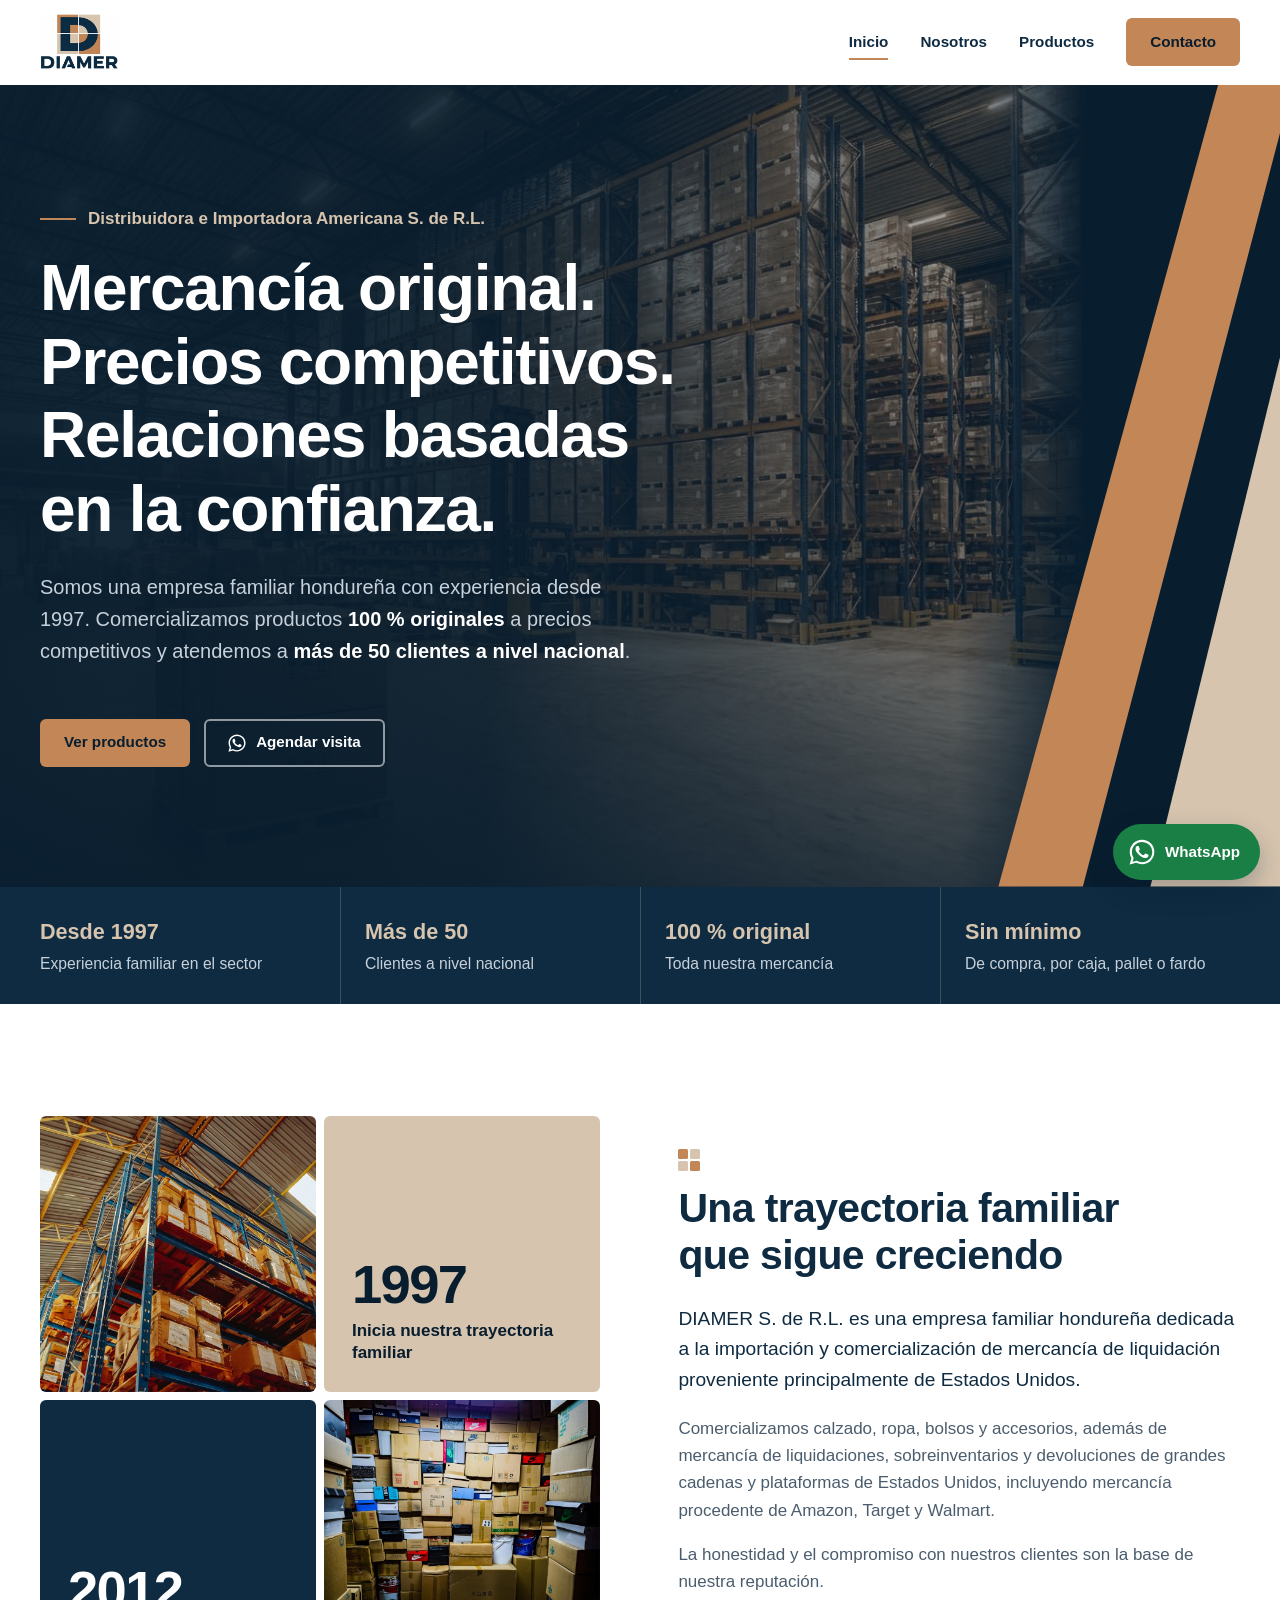
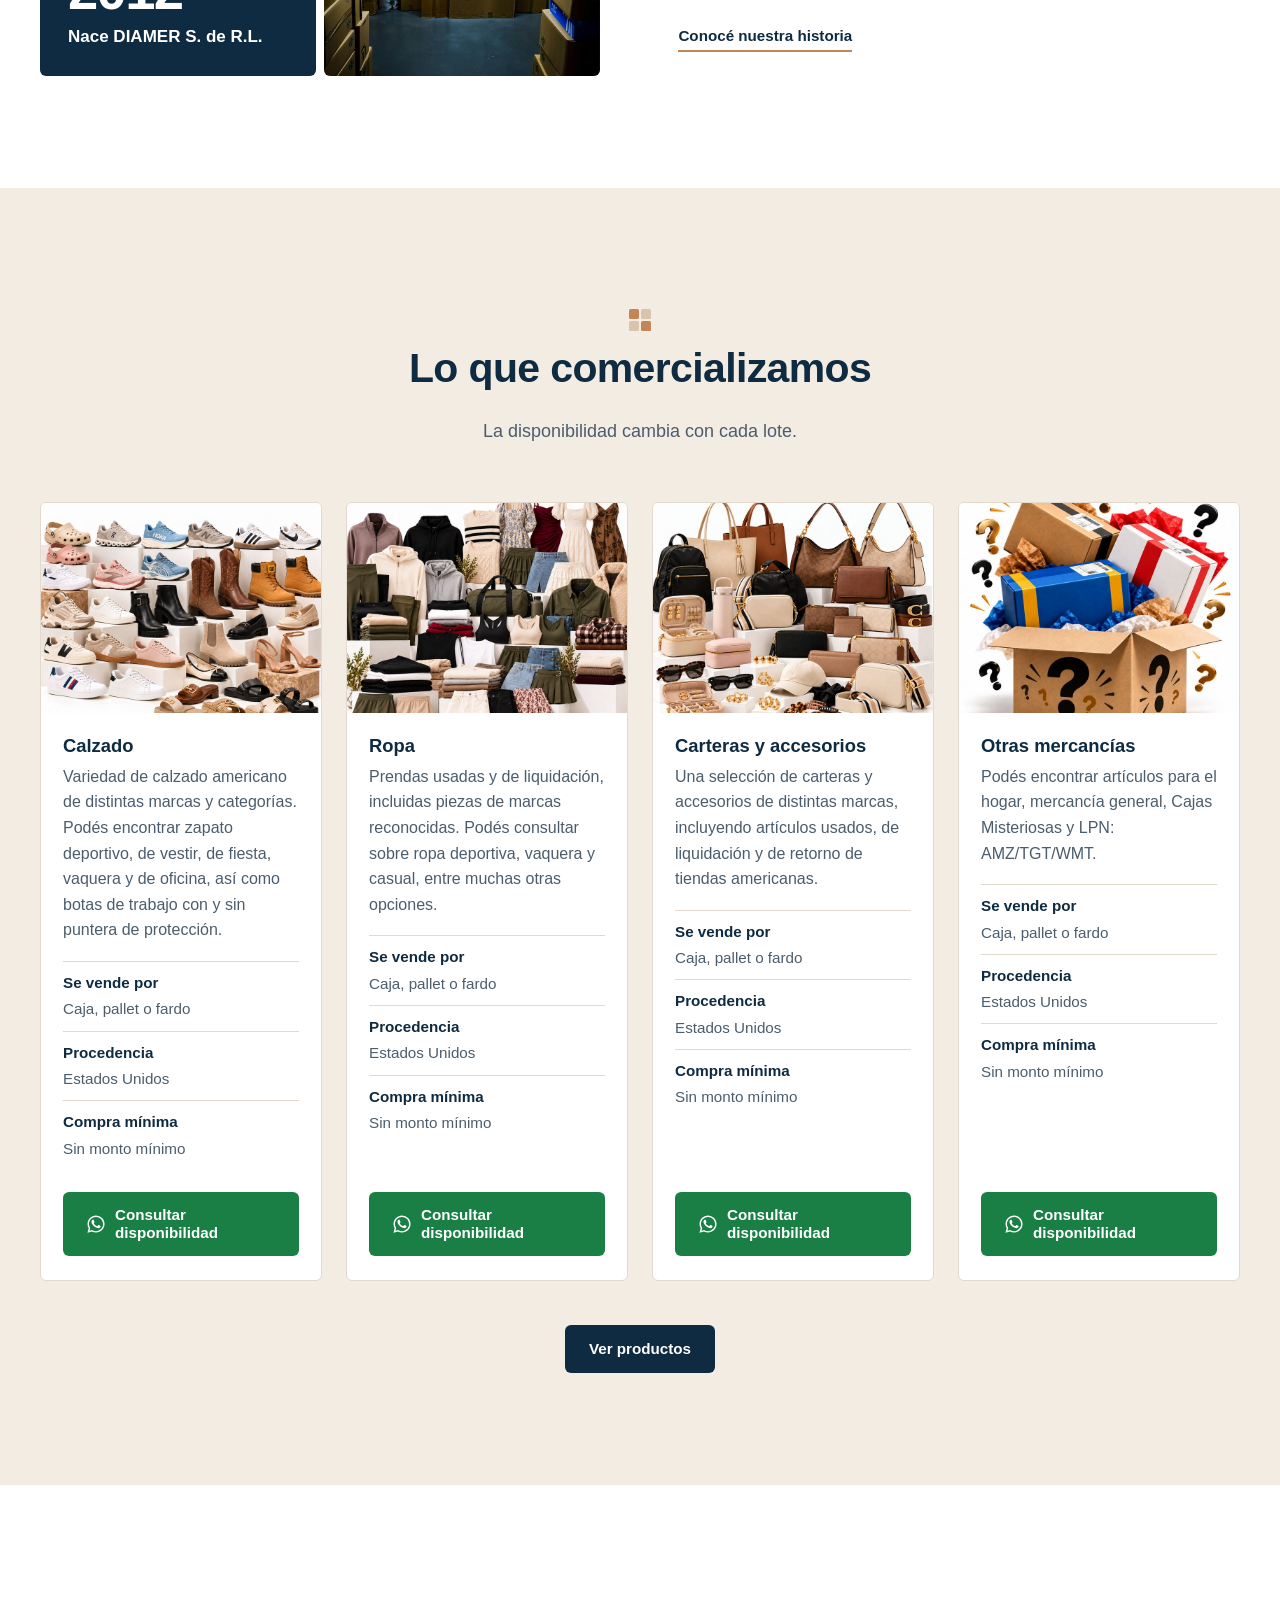
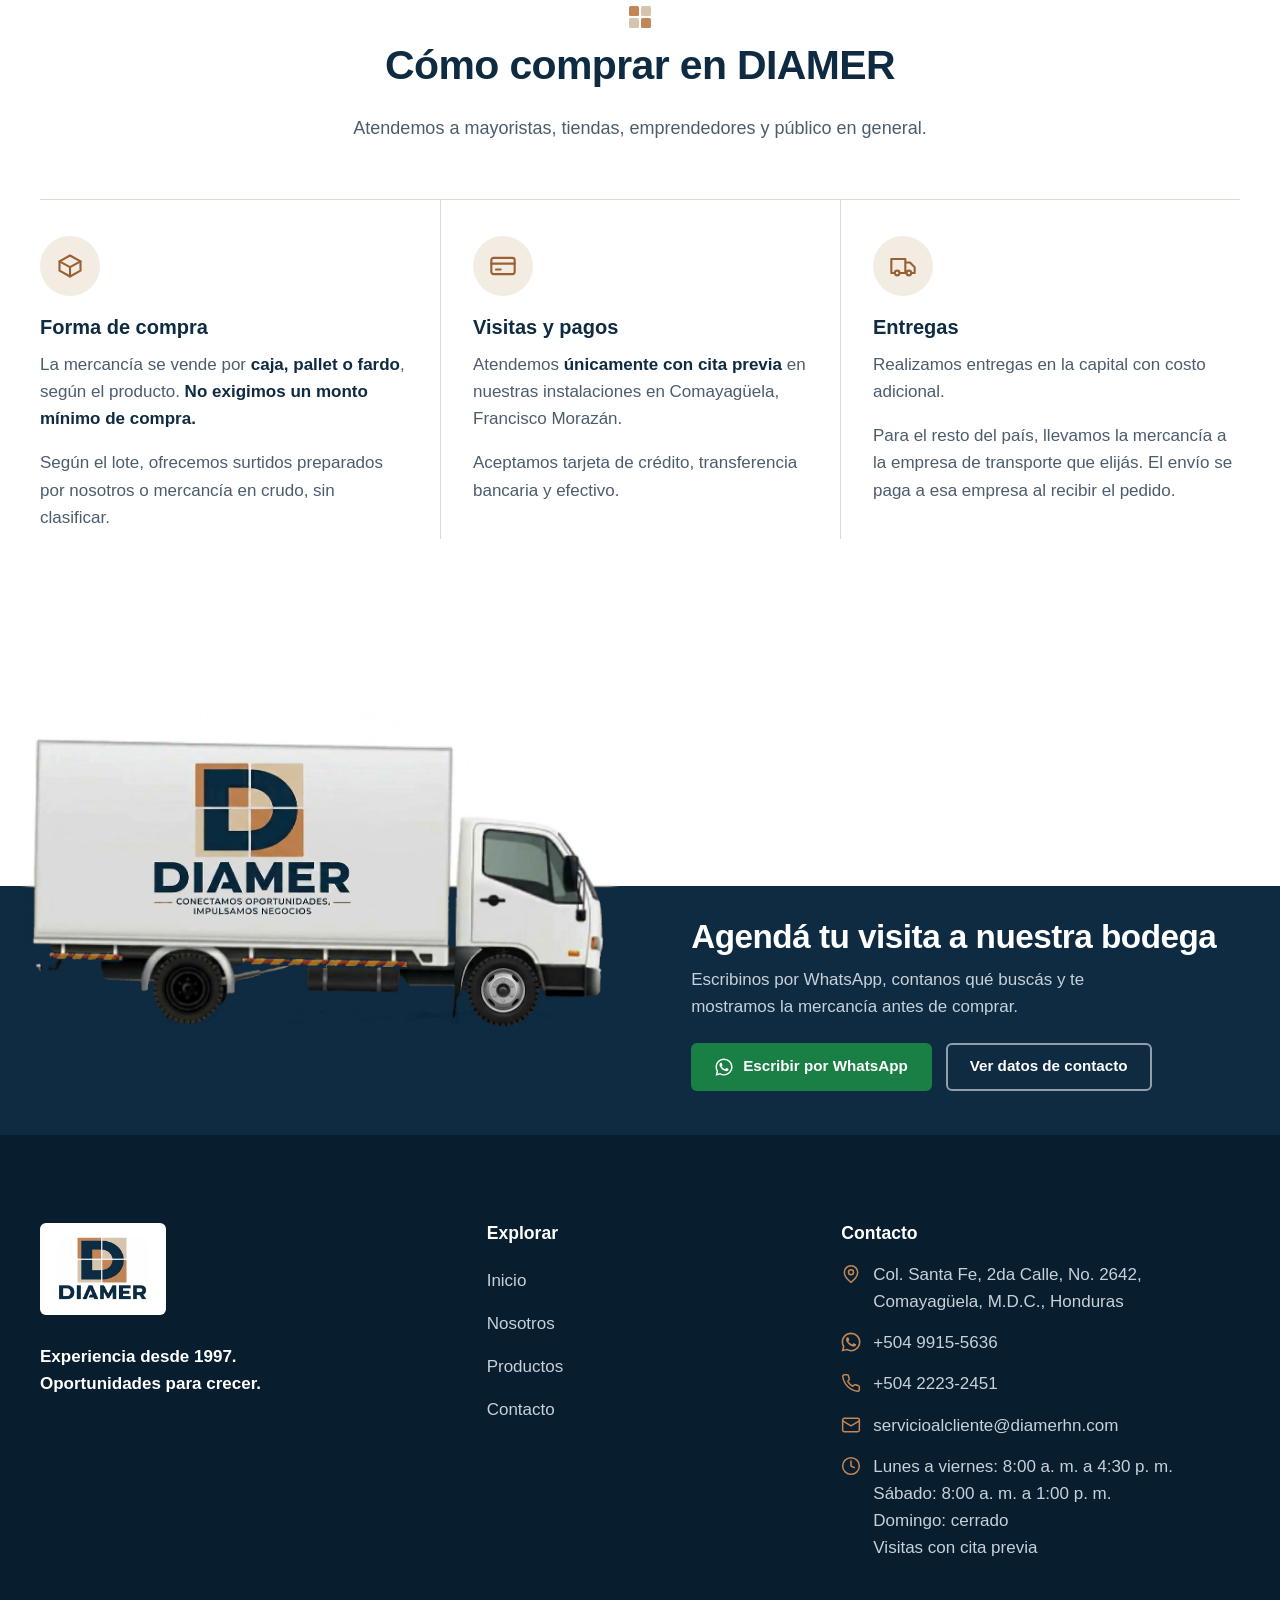
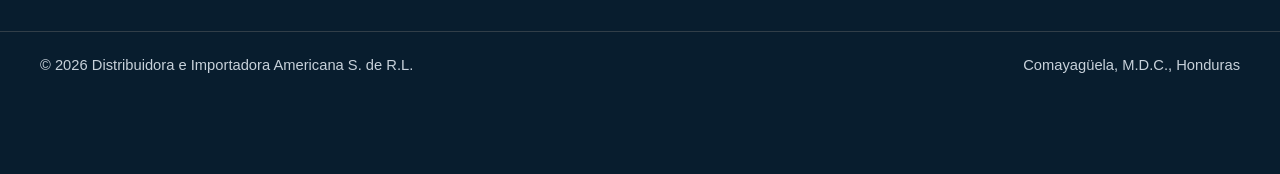
==== commit 7130362e: "Productos: renombrar página y mostrar las 4 categorías - inventario.html pasa a productos.html (la d" ====
--- a/index.html
+++ b/index.html
@@ -55,7 +55,7 @@
         <ul>
           <li><a href="index.html" aria-current="page">Inicio</a></li>
           <li><a href="nosotros.html">Nosotros</a></li>
-          <li><a href="inventario.html">Inventario</a></li>
+          <li><a href="productos.html">Productos</a></li>
           <li><a class="btn btn-primary nav-cta" href="contacto.html">Contacto</a></li>
         </ul>
       </nav>
@@ -73,7 +73,7 @@
           <h1 id="hero-title">Mercancía original. Precios competitivos. Relaciones basadas en la confianza.</h1>
           <p class="hero-lead">Somos una empresa familiar hondureña con experiencia desde 1997. Comercializamos productos <strong>100 % originales</strong> a precios competitivos y atendemos a <strong>más de 50 clientes a nivel nacional</strong>.</p>
           <div class="hero-actions">
-            <a class="btn btn-primary" href="inventario.html">Ver inventario</a>
+            <a class="btn btn-primary" href="productos.html">Ver productos</a>
             <a class="btn btn-ghost" href="contacto.html" data-wa="Hola DIAMER, quiero agendar una visita a su bodega.">
               <svg aria-hidden="true"><use href="#i-whatsapp"/></svg>Agendar visita
             </a>
@@ -114,17 +114,73 @@
       </div>
     </section>
 
-    <!-- Inventario destacado -->
-    <section class="section section--sand" aria-labelledby="inventario-title">
+    <!-- Lo que comercializamos -->
+    <section class="section section--sand" aria-labelledby="productos-title">
       <div class="container">
         <div class="section-head section-head--center">
           <span class="tile-mark" aria-hidden="true"><i></i><i></i><i></i><i></i></span>
-          <h2 id="inventario-title">Inventario disponible</h2>
-          <p>Calzado, ropa, bolsos, artículos para el hogar y cargas mixtas. La disponibilidad cambia con cada lote.</p>
-        </div>
-        <div class="lots" data-lotes="destacados"></div>
+          <h2 id="productos-title">Lo que comercializamos</h2>
+          <p>La disponibilidad cambia con cada lote.</p>
+        </div>
+        <div class="lots lots--categorias lots--inicio">
+          <article class="lot">
+            <div class="lot-media"><img src="assets/img/categoria-calzado.jpg" alt="Variedad de calzado deportivo, botas vaqueras y de trabajo, sandalias y zapatos de vestir" width="800" height="800" loading="lazy"></div>
+            <div class="lot-body">
+              <h3 class="lot-title">Calzado</h3>
+              <p class="lot-desc">Variedad de calzado americano de distintas marcas y categorías. Podés encontrar zapato deportivo, de vestir, de fiesta, vaquera y de oficina, así como botas de trabajo con y sin puntera de protección.</p>
+              <dl class="lot-specs">
+                <div><dt>Se vende por</dt><dd>Caja, pallet o fardo</dd></div>
+                <div><dt>Procedencia</dt><dd>Estados Unidos</dd></div>
+                <div><dt>Compra mínima</dt><dd>Sin monto mínimo</dd></div>
+              </dl>
+              <a class="btn btn-wa lot-cta" href="contacto.html" data-wa="Hola DIAMER, me interesa la categoría Calzado. ¿Qué tienen disponible?"><svg aria-hidden="true" viewBox="0 0 24 24" width="18" height="18"><use href="#i-whatsapp"/></svg>Consultar disponibilidad</a>
+            </div>
+          </article>
+
+          <article class="lot">
+            <div class="lot-media"><img src="assets/img/categoria-ropa.jpg" alt="Ropa deportiva, casual y vaquera: sudaderas, vestidos, faldas, jeans y camisas" width="800" height="800" loading="lazy"></div>
+            <div class="lot-body">
+              <h3 class="lot-title">Ropa</h3>
+              <p class="lot-desc">Prendas usadas y de liquidación, incluidas piezas de marcas reconocidas. Podés consultar sobre ropa deportiva, vaquera y casual, entre muchas otras opciones.</p>
+              <dl class="lot-specs">
+                <div><dt>Se vende por</dt><dd>Caja, pallet o fardo</dd></div>
+                <div><dt>Procedencia</dt><dd>Estados Unidos</dd></div>
+                <div><dt>Compra mínima</dt><dd>Sin monto mínimo</dd></div>
+              </dl>
+              <a class="btn btn-wa lot-cta" href="contacto.html" data-wa="Hola DIAMER, me interesa la categoría Ropa. ¿Qué tienen disponible?"><svg aria-hidden="true" viewBox="0 0 24 24" width="18" height="18"><use href="#i-whatsapp"/></svg>Consultar disponibilidad</a>
+            </div>
+          </article>
+
+          <article class="lot">
+            <div class="lot-media"><img src="assets/img/categoria-carteras.jpg" alt="Carteras, mochilas, billeteras, cinturones, lentes de sol y accesorios" width="800" height="800" loading="lazy"></div>
+            <div class="lot-body">
+              <h3 class="lot-title">Carteras y accesorios</h3>
+              <p class="lot-desc">Una selección de carteras y accesorios de distintas marcas, incluyendo artículos usados, de liquidación y de retorno de tiendas americanas.</p>
+              <dl class="lot-specs">
+                <div><dt>Se vende por</dt><dd>Caja, pallet o fardo</dd></div>
+                <div><dt>Procedencia</dt><dd>Estados Unidos</dd></div>
+                <div><dt>Compra mínima</dt><dd>Sin monto mínimo</dd></div>
+              </dl>
+              <a class="btn btn-wa lot-cta" href="contacto.html" data-wa="Hola DIAMER, me interesa la categoría Carteras y accesorios. ¿Qué tienen disponible?"><svg aria-hidden="true" viewBox="0 0 24 24" width="18" height="18"><use href="#i-whatsapp"/></svg>Consultar disponibilidad</a>
+            </div>
+          </article>
+
+          <article class="lot">
+            <div class="lot-media"><img src="assets/img/categoria-otras.jpg" alt="Cajas misteriosas de mercancía general" width="800" height="800" loading="lazy"></div>
+            <div class="lot-body">
+              <h3 class="lot-title">Otras mercancías</h3>
+              <p class="lot-desc">Podés encontrar artículos para el hogar, mercancía general, Cajas Misteriosas y LPN: AMZ/TGT/WMT.</p>
+              <dl class="lot-specs">
+                <div><dt>Se vende por</dt><dd>Caja, pallet o fardo</dd></div>
+                <div><dt>Procedencia</dt><dd>Estados Unidos</dd></div>
+                <div><dt>Compra mínima</dt><dd>Sin monto mínimo</dd></div>
+              </dl>
+              <a class="btn btn-wa lot-cta" href="contacto.html" data-wa="Hola DIAMER, me interesa la categoría Otras mercancías. ¿Qué tienen disponible?"><svg aria-hidden="true" viewBox="0 0 24 24" width="18" height="18"><use href="#i-whatsapp"/></svg>Consultar disponibilidad</a>
+            </div>
+          </article>
+        </div>
         <div class="lots-foot">
-          <a class="btn btn-dark" href="inventario.html">Ver todo el inventario</a>
+          <a class="btn btn-dark" href="productos.html">Ver productos</a>
         </div>
       </div>
     </section>
@@ -194,7 +250,7 @@
         <ul class="footer-links">
           <li><a href="index.html">Inicio</a></li>
           <li><a href="nosotros.html">Nosotros</a></li>
-          <li><a href="inventario.html">Inventario</a></li>
+          <li><a href="productos.html">Productos</a></li>
           <li><a href="contacto.html">Contacto</a></li>
         </ul>
       </div>
@@ -219,6 +275,5 @@
 
   <script src="assets/js/config.js"></script>
   <script src="assets/js/main.js"></script>
-  <script src="assets/js/inventario.js"></script>
 </body>
 </html>
--- a/assets/css/styles.css
+++ b/assets/css/styles.css
@@ -319,6 +319,10 @@
 }
 .page-hero .hero-stripes { width: min(26vw, 320px); }
 .page-hero-inner { padding-block: clamp(64px, 9vw, 104px); max-width: 720px; }
+/* En móvil las franjas ocupan la esquina inferior: el texto termina por encima de ellas */
+@media (max-width: 760px) { .page-hero-inner { padding-bottom: 104px; } }
+/* En tableta y escritorio las franjas ocupan el borde derecho: el texto no llega hasta ellas */
+@media (min-width: 761px) { .page-hero-inner { max-width: min(720px, calc(100% - min(26vw, 320px) - 24px)); } }
 .page-hero h1 { color: var(--white); font-size: clamp(2.1rem, 4.4vw, 3.4rem); margin-bottom: 16px; }
 .page-hero p { color: var(--on-dark-muted); font-size: 1.15rem; max-width: 580px; }
 .breadcrumb { margin-bottom: 18px; font-size: .95rem; color: var(--sand); }
@@ -404,6 +408,15 @@
   display: grid;
   grid-template-columns: repeat(auto-fill, minmax(min(100%, 320px), 1fr));
   gap: 28px;
+}
+/* Las 4 categorías de la página Productos: cuadrícula de 2 × 2 */
+.lots--categorias { grid-template-columns: repeat(2, 1fr); }
+@media (max-width: 700px) { .lots--categorias { grid-template-columns: 1fr; } }
+/* En la página de inicio, 4 tarjetas en una fila para que la sección no quede tan alta */
+@media (min-width: 1100px) {
+  .lots--inicio { grid-template-columns: repeat(4, 1fr); gap: 24px; }
+  .lots--inicio .lot-specs div { flex-direction: column; gap: 2px; }
+  .lots--inicio .lot-specs dd { text-align: left; }
 }
 .lot {
   display: flex; flex-direction: column;
@@ -425,6 +438,11 @@
 }
 .lot-specs dt { font-weight: 700; color: var(--navy); }
 .lot-specs dd { margin: 0; text-align: right; color: var(--text-muted); }
+/* En teléfonos muy angostos, etiqueta arriba y valor abajo para que no se partan en dos líneas */
+@media (max-width: 360px) {
+  .lot-specs div { flex-direction: column; gap: 2px; }
+  .lot-specs dd { text-align: left; }
+}
 .lot-cta { margin-top: auto; width: 100%; }
 
 .lots-foot { margin-top: 44px; text-align: center; }
@@ -481,31 +499,27 @@
 }
 
 /* ==========================================================
-   Categorías
-   ========================================================== */
-.categories {
-  display: grid; grid-template-columns: repeat(4, 1fr); gap: var(--gap-tile);
+   Categorías (tarjetas con imagen)
+   ========================================================== */
+.cat-cards {
+  display: grid; grid-template-columns: repeat(4, 1fr); gap: 24px;
   list-style: none; margin: 0; padding: 0;
 }
-.categories li {
+.cat-card {
   display: flex; flex-direction: column;
-  padding: 28px 24px 30px;
+  background: var(--white);
+  border: 1px solid var(--line);
   border-radius: var(--radius);
-  min-height: 260px;
-}
-.categories li:nth-child(1) { background: var(--navy); color: var(--white); }
-.categories li:nth-child(2) { background: var(--copper); color: var(--navy-deep); }
-.categories li:nth-child(3) { background: var(--sand); color: var(--navy-deep); }
-.categories li:nth-child(4) { background: var(--navy-soft); color: var(--white); }
-.categories svg { width: 34px; height: 34px; }
-.categories h3 { margin: 56px 0 8px; font-size: 1.3rem; }
-.categories p { margin: 0; font-size: 1rem; opacity: .92; }
-@media (max-width: 1000px) { .categories { grid-template-columns: 1fr 1fr; } }
-@media (max-width: 560px) {
-  .categories { grid-template-columns: 1fr; }
-  .categories li { min-height: 0; }
-  .categories h3 { margin-top: 24px; }
-}
+  overflow: hidden;
+}
+.cat-card img { width: 100%; aspect-ratio: 1; object-fit: cover; background: var(--white); border-bottom: 1px solid var(--line); }
+.cat-card-body { display: flex; flex-direction: column; flex: 1; padding: 22px 22px 24px; }
+.cat-card h3 { font-size: 1.25rem; margin-bottom: 10px; }
+.cat-card p { color: var(--text-muted); font-size: 1rem; margin-bottom: 20px; }
+.cat-card p:last-child { margin-bottom: 0; }
+.cat-card .btn { margin-top: auto; width: 100%; }
+@media (max-width: 1100px) { .cat-cards { grid-template-columns: 1fr 1fr; } }
+@media (max-width: 600px) { .cat-cards { grid-template-columns: 1fr; gap: 20px; } }
 
 /* ==========================================================
    Línea de tiempo
